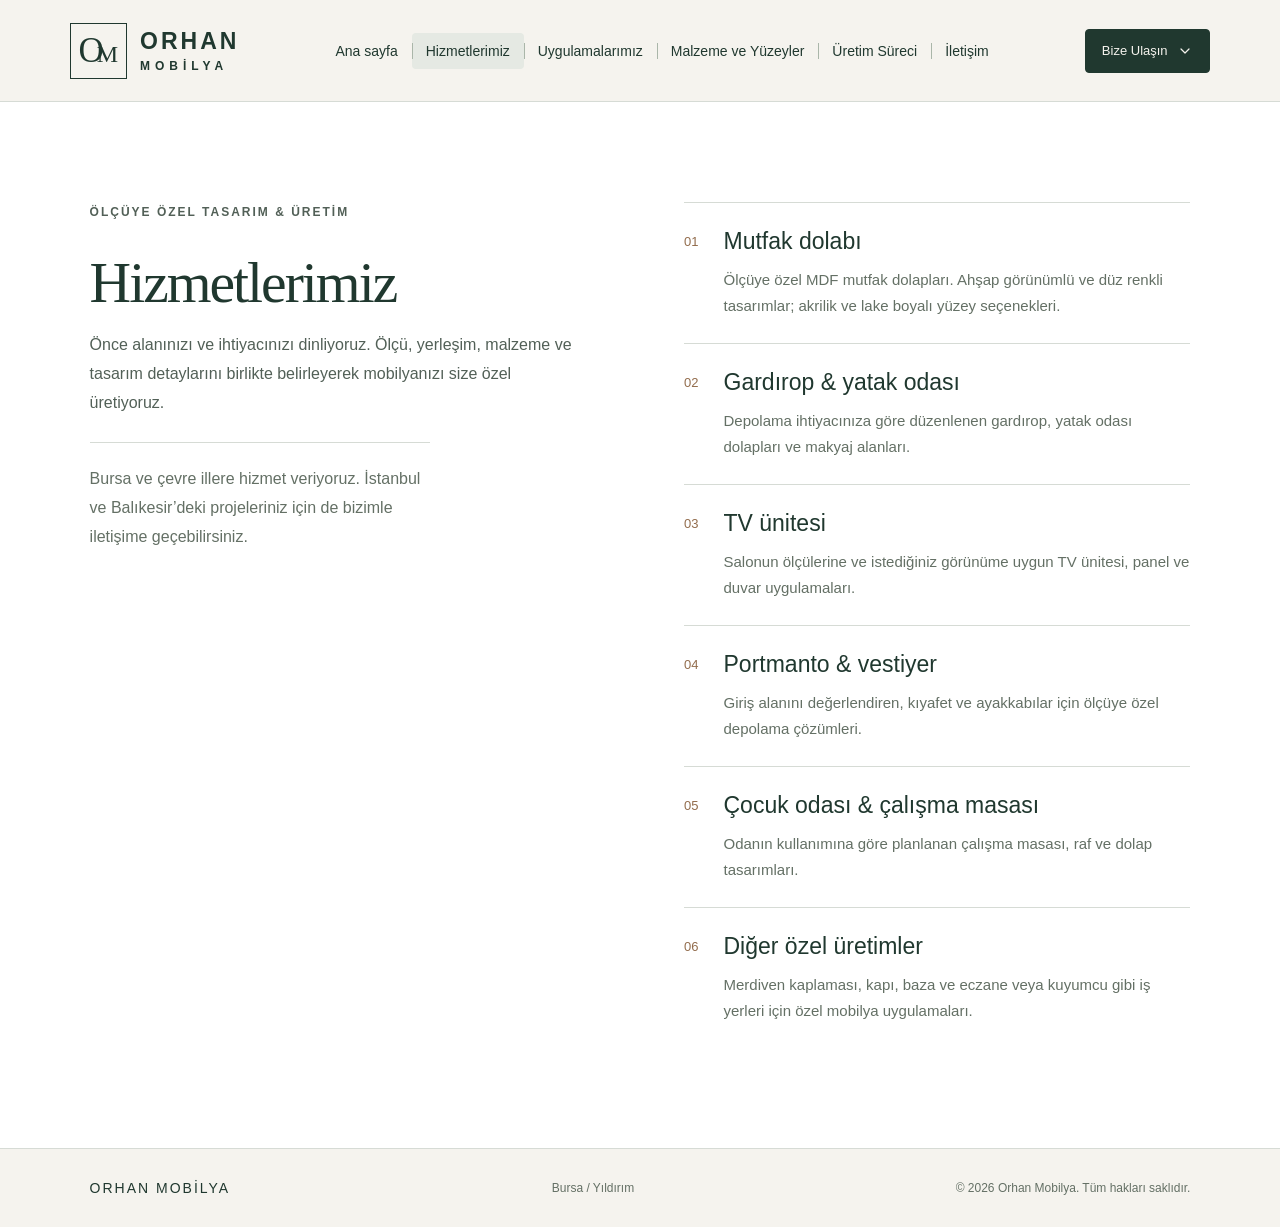
==== hizmetler/index.html @ 9d34bdc3 "Create static pages with accessible project gallery and licensed material illustration" ====
<!doctype html>
<html lang="tr">
<head>
<meta charset="UTF-8">
<meta name="viewport" content="width=device-width,initial-scale=1">
<title>Hizmetlerimiz | Ölçüye Özel Mobilya · Orhan Mobilya</title>
<meta name="description" content="Bursa ve çevre illerde ölçüye özel mutfak dolabı, gardırop, TV ünitesi, portmanto ve çalışma masası tasarımı, üretimi ve montajı.">
<link rel="canonical" href="https://orhan-mobilya-bursa.netlify.app/hizmetler/">
<link rel="icon" href="/assets/favicon.svg" type="image/svg+xml">
<link rel="stylesheet" href="/style.css">
<script src="/script.js" defer></script>
</head>
<body>
<a class="skip-link" href="#main-content">İçeriğe geç</a>
<header><a class="brand" href="/" aria-label="Orhan Mobilya ana sayfa"><span class="brand-mark">O<span>M</span></span><span>ORHAN<small>MOBİLYA</small></span></a><button class="menu-toggle" type="button" aria-controls="menu-panel" aria-expanded="false" aria-label="Menüyü aç" hidden><svg width="22" height="22" viewBox="0 0 24 24" fill="none" stroke="currentColor" stroke-width="1.6" stroke-linecap="round" aria-hidden="true"><path d="M4 6h16M4 12h16M4 18h16"/></svg></button><div id="menu-panel"><nav id="main-menu" aria-label="Ana menü"><a href="/">Ana sayfa</a><a href="/hizmetler/" aria-current="page">Hizmetlerimiz</a><a href="/uygulamalar/">Uygulamalarımız</a><a href="/malzemeler/">Malzeme ve Yüzeyler</a><a href="/uretim-sureci/">Üretim Süreci</a><a href="/iletisim/">İletişim</a></nav>
<details class="header-reach"><summary class="header-contact">Bize Ulaşın<svg width="16" height="16" viewBox="0 0 24 24" fill="none" stroke="currentColor" stroke-width="1.8" stroke-linecap="round" stroke-linejoin="round" aria-hidden="true"><path d="m6 9 6 6 6-6"/></svg></summary><div class="reach-options"><a href="tel:+905327612215"><span>Telefon ile arayın</span><strong>+90 532 761 22 15</strong></a><a href="https://wa.me/905327612215" target="_blank" rel="noopener noreferrer"><span>WhatsApp’tan yazın</span><small>Mesaj gönderin ↗</small></a></div></details></div></header>
<main id="main-content"><section id="hizmetler" class="services section"><div class="section-heading"><p class="eyebrow">ÖLÇÜYE ÖZEL TASARIM & ÜRETİM</p><h1 class="page-title">Hizmetlerimiz</h1><p>Önce alanınızı ve ihtiyacınızı dinliyoruz. Ölçü, yerleşim, malzeme ve tasarım detaylarını birlikte belirleyerek mobilyanızı size özel üretiyoruz.</p><p class="service-region">Bursa ve çevre illere hizmet veriyoruz. İstanbul ve Balıkesir’deki projeleriniz için de bizimle iletişime geçebilirsiniz.</p></div><div class="service-list"><article><span>01</span><div><h3>Mutfak dolabı</h3><p>Ölçüye özel MDF mutfak dolapları. Ahşap görünümlü ve düz renkli tasarımlar; akrilik ve lake boyalı yüzey seçenekleri.</p></div></article>
<article><span>02</span><div><h3>Gardırop & yatak odası</h3><p>Depolama ihtiyacınıza göre düzenlenen gardırop, yatak odası dolapları ve makyaj alanları.</p></div></article>
<article><span>03</span><div><h3>TV ünitesi</h3><p>Salonun ölçülerine ve istediğiniz görünüme uygun TV ünitesi, panel ve duvar uygulamaları.</p></div></article>
<article><span>04</span><div><h3>Portmanto & vestiyer</h3><p>Giriş alanını değerlendiren, kıyafet ve ayakkabılar için ölçüye özel depolama çözümleri.</p></div></article>
<article><span>05</span><div><h3>Çocuk odası & çalışma masası</h3><p>Odanın kullanımına göre planlanan çalışma masası, raf ve dolap tasarımları.</p></div></article>
<article><span>06</span><div><h3>Diğer özel üretimler</h3><p>Merdiven kaplaması, kapı, baza ve eczane veya kuyumcu gibi iş yerleri için özel mobilya uygulamaları.</p></div></article></div></section></main>
<footer><a class="footer-brand" href="/">ORHAN MOBİLYA</a><span>Bursa / Yıldırım</span><span class="copyright">© 2026 Orhan Mobilya. Tüm hakları saklıdır.</span></footer>

</body>
</html>
---- style.css ----
:root{--ink:#20382f;--paper:#f5f3ee;--copper:#926c4c;--line:#d6dbd5}*{box-sizing:border-box}html{scroll-behavior:smooth;scroll-padding-top:95px}body{margin:0;background:var(--paper);color:var(--ink);font-family:Arial,Helvetica,sans-serif;font-size:16px}a{color:inherit;text-decoration:none}button{font:inherit}header{height:102px;padding:0 5.5%;display:flex;align-items:center;justify-content:space-between;border-bottom:1px solid var(--line);gap:24px}.brand{display:flex;align-items:center;gap:13px;letter-spacing:3px;font-weight:700;font-size:23px}.brand small{display:block;font-size:12px;letter-spacing:5px;margin-top:4px}.brand-mark{border:1px solid var(--ink);font-family:Georgia,serif;font-size:35px;letter-spacing:-7px;padding:7px 15px 7px 7px;font-weight:400}.brand-mark span{font-size:24px}nav{display:flex;gap:30px;font-size:14px}.header-contact{font-size:14px;border-bottom:1px solid var(--ink);padding-bottom:7px}.hero{display:grid;grid-template-columns:1fr 1fr;min-height:680px}.hero-copy{padding:72px 9% 30px 11%;display:flex;flex-direction:column;align-items:flex-start}.eyebrow{font-size:12px;letter-spacing:2px;line-height:1.6;font-weight:600;margin:0 0 27px}h1,h2{font-family:Georgia,'Times New Roman',serif;font-weight:400;margin:0;letter-spacing:-2px}h1{font-size:clamp(54px,5.7vw,86px);line-height:1.06}h1 em{font-weight:400;color:var(--copper)}.intro{font-size:17px;line-height:1.8;max-width:370px;margin:27px 0 30px;color:#526057}.button{display:inline-block;padding:17px 25px;font-size:14px}.dark{background:var(--ink);color:#fff}.button:hover{background:#355444}.hero-bottom{display:flex;gap:30px;border-top:1px solid var(--line);width:100%;margin-top:auto;padding-top:25px;font-size:11px;letter-spacing:1.4px}.hero-photo{position:relative;min-height:680px;overflow:hidden}.hero-photo img{width:100%;height:100%;position:absolute;object-fit:cover;object-position:center 47%}.photo-label{position:absolute;bottom:25px;left:30px;right:30px;background:#f5f3eef0;padding:20px 25px;display:flex;justify-content:space-between;gap:15px;align-items:center;font-family:Georgia,serif;font-size:20px}.photo-label small{font:10px Arial;letter-spacing:1px}.section{padding:100px 7%}h2{font-size:clamp(38px,4.5vw,60px);line-height:1.1}h3{font-weight:400;font-size:23px;margin:0 0 12px}.services{display:grid;grid-template-columns:1fr 1fr;gap:8%;background:#fff}.section-heading>p:last-child{max-width:340px;line-height:1.8;color:#647065;margin-top:25px}.service-list article{display:flex;gap:25px;padding:25px 0;border-top:1px solid var(--line)}.service-list article>span{color:var(--copper);font-size:13px;padding-top:6px}.service-list p{font-size:15px;line-height:1.7;color:#647065;margin:0}.projects-head{display:flex;justify-content:space-between;align-items:end;margin-bottom:45px}.projects-head>p{line-height:1.8;color:#647065}.gallery{display:grid;grid-template-columns:1.08fr 1fr;gap:35px}.project{padding:0;border:0;text-align:left;background:none;color:inherit;cursor:zoom-in;width:100%}.image-wrap{position:relative;overflow:hidden;height:270px}.image-wrap img{width:100%;height:100%;object-fit:cover;display:block;transition:transform .5s}.project:hover img{transform:scale(1.035)}.tall .image-wrap{height:680px}.image-wrap>span{position:absolute;right:15px;bottom:15px;padding:10px 13px;background:#f5f3eee8;font-size:12px}.caption{padding:20px 0 22px}.caption h3{font-family:Georgia,serif;font-size:25px}.caption p{font-size:14px;color:#647065;margin:0}.gallery-stack{display:grid;gap:12px}.process{background:var(--ink);color:#f5f3ee}.process .eyebrow{color:#cbb79e}.steps{display:grid;grid-template-columns:repeat(4,1fr);gap:35px;margin-top:55px}.steps article{border-top:1px solid #718077;padding-top:25px}.steps span{font-size:11px;letter-spacing:1.5px;color:#cbb79e}.steps h3{font-size:20px;margin:25px 0 13px}.steps p{font-size:15px;line-height:1.8;color:#c9d1ca}.contact{display:grid;grid-template-columns:1.4fr 1fr;gap:10%}.contact>div>p:last-child{line-height:1.8;color:#647065;margin-top:25px}.contact aside{border-left:1px solid var(--line);padding:20px 0 0 45px;align-self:center}.location-label{font-size:11px;letter-spacing:2px;color:var(--copper)}.contact h3{font:32px Georgia,serif;margin-top:20px}.contact aside p{line-height:1.8;color:#647065}.contact-note{font-size:14px;line-height:1.8;margin-top:25px;padding-top:22px;border-top:1px solid var(--line)}footer{padding:28px 7%;border-top:1px solid var(--line);display:flex;justify-content:space-between;gap:20px;font-size:12px;color:#647065}.footer-brand{letter-spacing:2px;color:var(--ink);font-size:14px}dialog{border:0;background:var(--paper);padding:25px;max-width:90vw;max-height:92vh}dialog::backdrop{background:#10251ded}dialog img{display:block;max-width:80vw;max-height:73vh;object-fit:contain}dialog h2{font-size:23px;letter-spacing:0;margin-top:20px}.close{position:absolute;right:30px;top:30px;width:40px;height:40px;background:var(--paper);border:0;font-size:30px;cursor:pointer}a:focus-visible,button:focus-visible{outline:3px solid #bd8351;outline-offset:5px}@media(max-width:1000px){header{padding:0 5%;height:90px}nav{gap:18px}.hero-copy{padding:55px 8%}.hero{min-height:610px}.hero-photo{min-height:610px}.photo-label{flex-direction:column;align-items:start}.steps{grid-template-columns:1fr 1fr}.tall .image-wrap{height:640px}}@media(max-width:700px){header{height:82px}.brand{font-size:18px}.brand small{font-size:10px}.brand-mark{font-size:28px}nav{display:none}.header-contact{font-size:12px}.hero{grid-template-columns:1fr}.hero-copy{padding:45px 7% 30px}.eyebrow{font-size:11px;margin-bottom:22px}h1{font-size:58px}.intro{font-size:16px;max-width:100%}.hero-bottom{margin-top:35px}.hero-photo{min-height:460px}.photo-label{left:20px;right:20px;bottom:20px;flex-direction:row;font-size:17px}.photo-label small{font-size:9px}.section{padding:65px 7%}.services{grid-template-columns:1fr;gap:30px}h2{font-size:43px}.projects-head{display:block}.projects-head>p{margin-top:22px}.gallery{grid-template-columns:1fr;gap:20px}.tall .image-wrap{height:500px}.image-wrap{height:280px}.steps{gap:25px;grid-template-columns:1fr}.steps h3{margin-top:17px}.contact{grid-template-columns:1fr;gap:30px}.contact aside{padding:25px 0 0;border-left:0;border-top:1px solid var(--line)}footer{flex-direction:column;gap:15px}dialog{padding:15px}dialog img{max-width:82vw}.close{top:20px;right:20px}}@media(prefers-reduced-motion:reduce){html{scroll-behavior:auto}*{transition:none!important}}

/* Updated project gallery, materials and contact */
.hero-actions,.contact-actions{display:flex;gap:12px;flex-wrap:wrap}.outline{border:1px solid var(--ink)}.outline:hover{background:#e5e9e3}.hero-actions .button{padding:16px 20px}.real-gallery{grid-template-columns:repeat(3,minmax(0,1fr));gap:35px 25px}.real-gallery .image-wrap{height:310px}.real-gallery .project{align-self:start}.real-gallery .caption p{line-height:1.7}.materials{background:#e8ece6}.material-grid{display:grid;grid-template-columns:repeat(3,1fr);gap:35px}.material-grid article{border-top:1px solid #aab6a9;padding-top:25px}.material-grid article>span{font-size:13px;color:var(--copper)}.material-grid h3{font-family:Georgia,serif;font-size:30px;margin-top:20px}.material-grid p{font-size:16px;line-height:1.8;color:#526057}.contact address{font-style:normal;font-size:16px;line-height:1.9;color:#526057}.phone-link{display:block;font-size:23px;margin-top:25px}.map-link{display:inline-block;margin-top:22px;padding-bottom:5px;border-bottom:1px solid var(--ink);font-size:15px}@media(max-width:1100px){nav{gap:17px}.header-contact{font-size:12px}.real-gallery{grid-template-columns:repeat(2,minmax(0,1fr))}}@media(max-width:700px){.real-gallery,.material-grid{grid-template-columns:1fr}.real-gallery .image-wrap{height:350px}.real-gallery{gap:25px}.material-grid{gap:25px}.hero-actions .button{font-size:14px}.contact-actions{gap:10px}.phone-link{font-size:22px}}

.service-region{border-top:1px solid var(--line);padding-top:22px}.real-gallery .image-wrap{height:360px}.real-gallery .project:nth-child(4) img{object-position:50% 62%}@media(max-width:700px){.real-gallery .image-wrap{height:380px}}

/* Responsive navigation and photo viewer */
#menu-panel{display:contents}
#main-menu{gap:0}
#main-menu a{position:relative;padding:10px 14px;border-radius:4px;transition:background-color .2s,color .2s,transform .2s}
#main-menu a+a::before{content:"";position:absolute;left:0;top:50%;width:1px;height:16px;background:#aab6a9;transform:translateY(-50%);pointer-events:none}
#main-menu a:hover,#main-menu a:focus-visible{background:#e5e9e3;color:#355444;transform:translateY(-2px)}
.menu-toggle{display:none;border:1px solid var(--ink);background:transparent;color:var(--ink);padding:10px 14px;cursor:pointer;min-height:44px}
.menu-toggle[hidden]{display:none}
.photo-open{overflow:hidden}
dialog img{max-width:100%;height:auto}
dialog h2{overflow-wrap:anywhere}
.hero-copy,.section-heading,.service-list,.contact>div,.contact aside{min-width:0}
@media(max-width:1000px){
 header{height:auto;min-height:90px;flex-wrap:wrap;gap:12px;padding-top:16px;padding-bottom:16px}
 .brand{margin-right:auto}
 .menu-toggle:not([hidden]){display:block}
 #main-menu{order:4;display:flex;flex-basis:100%;flex-wrap:wrap;gap:8px;padding-top:12px;border-top:1px solid var(--line)}
 header:has(.menu-toggle:not([hidden])) #main-menu:not(.is-open){display:none}
 #main-menu a{padding:12px 14px;min-height:44px;border:1px solid var(--line)}
 #main-menu a+a::before{display:none}
}
@media(max-width:700px){
 header{min-height:82px}
 h1{font-size:clamp(46px,8.3vw,58px)}
 h2{font-size:clamp(35px,7vw,43px)}
 .hero-bottom{flex-wrap:wrap;gap:12px 24px}
 .photo-label{flex-wrap:wrap;padding:16px 20px}
 .header-contact{padding:10px 0;min-height:44px}
 dialog{max-width:90vw;max-height:92dvh}
 dialog img{max-height:70dvh}
 .close{width:44px;height:44px}
}
@media(max-width:380px){header{gap:8px}.header-contact{order:3;flex-basis:100%;border-bottom:0}}

/* Header contact button */
.header-reach{position:relative;flex-shrink:0}
.header-contact{list-style:none;cursor:pointer}
.header-contact::-webkit-details-marker{display:none}
.header-reach[open] .header-contact svg{transform:rotate(180deg)}
.reach-options{position:absolute;right:0;top:calc(100% + 10px);z-index:10;width:250px;max-width:calc(100vw - 32px);padding:8px;border:1px solid var(--line);border-radius:6px;background:var(--paper);box-shadow:0 8px 24px #20382f24}
.reach-options a{display:flex;flex-direction:column;gap:6px;padding:14px;border-radius:4px;font-size:14px;transition:background-color .2s}
.reach-options a+a{border-top:1px solid var(--line)}
.reach-options a:hover,.reach-options a:focus-visible{background:#e5e9e3}
.reach-options strong{font-size:16px;font-weight:500}
.reach-options small{color:#526057;font-size:12px}
@media(max-width:700px){.header-reach{order:3;flex-basis:100%;display:flex;justify-content:flex-end}.header-reach .header-contact{flex-basis:auto}.reach-options{top:calc(100% + 8px)}}
.header-contact{display:inline-flex;align-items:center;justify-content:center;gap:9px;min-height:44px;padding:12px 16px;border:1px solid var(--ink);border-radius:4px;background:var(--ink);color:var(--paper);font-size:13px;font-weight:500;white-space:nowrap;transition:background-color .2s,border-color .2s,box-shadow .2s,transform .2s}
.header-contact svg{flex-shrink:0}
.header-contact:hover,.header-contact:focus-visible{background:#355444;border-color:#355444;box-shadow:0 3px 10px #20382f20;transform:translateY(-2px)}
@media(min-width:1001px) and (max-width:1250px){header{height:auto;flex-wrap:wrap;padding-top:18px;padding-bottom:18px;gap:16px}.brand{margin-right:auto}#main-menu{order:3;flex-basis:100%;justify-content:center}}

/* Compact mobile header and contact panel */
#malzemeler .projects-head>p{color:#59665b}
#malzemeler .material-grid article>span,#iletisim .location-label{color:#805d40}
.real-gallery .image-wrap{height:auto;aspect-ratio:var(--photo-ratio)}
.image-wrap picture{display:block;width:100%;height:100%}
summary:focus-visible{outline:3px solid #bd8351;outline-offset:3px}
footer{align-items:center;line-height:1.6}
.copyright{font-size:12px;letter-spacing:0}
@media(max-width:1000px){
 header{min-height:76px;padding:14px 5%;gap:0 16px;align-items:center}
 .brand{flex-shrink:0}
 .menu-toggle:not([hidden]){display:flex;align-items:center;justify-content:center;width:44px;height:44px;padding:0;border:0;border-radius:3px;background:transparent}
 .menu-toggle:hover,.menu-toggle[aria-expanded="true"]{background:#e5e9e3}
 #menu-panel{display:block;flex-basis:100%;min-width:0;margin-top:12px;padding:8px 0 0;border-top:1px solid var(--line)}
 header:has(.menu-toggle:not([hidden])) #menu-panel:not(.is-open){display:none}
 header:has(.menu-toggle:not([hidden])) #main-menu:not(.is-open),#main-menu{display:flex;flex-direction:column;flex-wrap:nowrap;gap:0;padding:0;border:0}
 #main-menu a{padding:12px 8px;border:0;border-radius:3px;font-size:14px;min-height:44px}
 #main-menu a:hover,#main-menu a:focus-visible{transform:none}
 .header-reach{display:block;margin-top:6px;padding-top:6px;border-top:1px solid var(--line)}
 .header-reach .header-contact{display:flex;justify-content:space-between;width:100%;min-height:44px;padding:12px 8px;border:0;border-radius:3px;background:transparent;color:var(--ink);font-size:14px}
 .header-contact:hover,.header-contact:focus-visible{background:#e5e9e3;box-shadow:none;transform:none}
 .reach-options{position:static;width:100%;max-width:none;margin:0;padding:0 8px 8px;border:0;border-radius:0;background:transparent;box-shadow:none}
 .reach-options a{padding:12px 8px;overflow-wrap:anywhere}
 .reach-options a+a{border-top:0}
}
@media(max-width:700px){
 header{padding:12px 5%;min-height:70px}
 .brand{gap:10px}
 footer{align-items:flex-start;gap:8px;padding:24px 7%}
 .copyright{max-width:100%;text-wrap:balance}
 .contact-actions .button{padding:12px 16px}
}

/* Shared page layout and navigation */
body{min-height:100vh;display:flex;flex-direction:column}
main{flex:1;min-width:0}
html{scroll-padding-top:24px}
#main-menu a[aria-current="page"]{color:var(--ink);background:#e5e9e3}
.page-title{font-size:clamp(40px,4.5vw,64px);line-height:1.12;max-width:720px}
.section-heading>p,.contact>div>p{line-height:1.8;color:#526057;max-width:500px}
.skip-link{position:absolute;top:8px;left:8px;z-index:30;padding:12px;background:var(--ink);color:white;transform:translateY(-150%)}
.skip-link:focus{transform:none}
.sr-only{position:absolute;width:1px;height:1px;padding:0;margin:-1px;overflow:hidden;clip:rect(0,0,0,0);white-space:nowrap;border:0}
.preview-intro{max-width:600px;line-height:1.8;color:#526057;margin:26px 0 0}
.preview-grid{display:grid;grid-template-columns:repeat(3,minmax(0,1fr));gap:40px 30px;margin-top:48px}
.preview-grid article{border-top:1px solid var(--line);padding-top:24px}
.preview-grid .eyebrow{font-size:11px;color:#805d40;margin-bottom:18px}
.preview-grid h3{font-family:Georgia,serif;font-size:28px;line-height:1.2}
.preview-grid article>p:not(.eyebrow){font-size:15px;line-height:1.8;color:#526057}
.text-link{display:inline-block;border-bottom:1px solid var(--ink);padding:8px 0;font-size:14px;color:var(--ink)}
.text-link:hover{color:#805d40}
.category-title{font:12px Arial,Helvetica,sans-serif;letter-spacing:1.6px;text-transform:uppercase;margin:0 0 16px;color:#805d40}
.project-card{min-width:0}
.material-grid h2{font:30px Georgia,serif;letter-spacing:0;margin:18px 0 12px}
.material-grid .material-kind{font-size:11px;letter-spacing:1.5px;color:#59665b;margin:0 0 20px}
.material-type{aspect-ratio:4/3;background:#dce2d8;border:1px solid #c2ccc0;display:flex;flex-direction:column;justify-content:center;gap:16px;padding:24px;color:var(--ink)}
.material-type span,.material-type small{font-size:11px;letter-spacing:1px;line-height:1.5}
.material-type strong{font:clamp(32px,4vw,48px) Georgia,serif;font-weight:400}
.material-figure{margin:0}
.material-figure picture{display:block;aspect-ratio:4/3;background:#dce2d8}
.material-figure img{display:block;width:100%;height:100%;object-fit:contain}
.material-figure figcaption{font-size:12px;line-height:1.7;color:#526057;margin-top:12px}
.material-figure a{text-decoration:underline;text-underline-offset:3px}
.material-note{font-size:15px;line-height:1.8;color:#526057;margin:36px 0 0;max-width:780px}

/* Lightweight, manually operated opening gallery */
.hero-gallery{min-width:0;position:relative;background:#e8ece6;align-self:stretch}
.hero-track{display:flex;height:600px;overflow-x:auto;overflow-y:hidden;scroll-snap-type:x mandatory;scrollbar-width:none;overscroll-behavior-x:contain}
.hero-track::-webkit-scrollbar{display:none}
.hero-track:focus-visible{outline:3px solid #805d40;outline-offset:-3px}
.hero-slide{flex:0 0 100%;min-width:0;margin:0;display:flex;flex-direction:column;scroll-snap-align:start;scroll-snap-stop:always}
.hero-slide picture{display:block;flex:1;min-height:0;padding:20px 24px 0}
.hero-slide img{display:block;width:100%;height:100%;object-fit:contain;object-position:center}
.hero-slide figcaption{flex-shrink:0;min-height:72px;padding:16px 24px 8px;display:flex;flex-direction:column;gap:8px;text-align:center;font:18px Georgia,serif;color:var(--ink)}
.hero-slide figcaption small{font:10px Arial,Helvetica,sans-serif;letter-spacing:1.4px;text-transform:uppercase;color:#526057}
.gallery-controls{min-height:80px;display:flex;justify-content:center;align-items:center;gap:20px;padding:12px 20px}
.gallery-controls[hidden]{display:none}
.gallery-arrow{width:44px;height:44px;border:1px solid #aab6a9;background:transparent;color:var(--ink);font-size:23px;border-radius:50%;cursor:pointer}
.gallery-arrow:hover{background:#dce2d8}
.gallery-dots{display:flex;gap:0}
.gallery-dot{border:0;position:relative;width:32px;height:44px;padding:0;background:transparent;cursor:pointer}
.gallery-dot::after{content:"";position:absolute;left:12px;top:18px;width:8px;height:8px;border:1px solid #59665b;border-radius:50%}
.gallery-dot[aria-current="true"]::after{background:var(--ink);border-color:var(--ink)}
@media(max-width:1100px){.preview-grid{grid-template-columns:repeat(2,minmax(0,1fr))}}
@media(max-width:1000px){.hero-track{height:530px}}
@media(max-width:700px){
 .page-title{font-size:clamp(35px,8vw,43px);letter-spacing:-1px}
 .preview-grid{grid-template-columns:1fr;gap:28px;margin-top:32px}
 .preview-grid h3{font-size:26px}
 .hero-track{height:440px}
 .hero-slide picture{padding:16px 16px 0}
 .hero-slide figcaption{font-size:16px;padding:16px 16px 8px}
 .gallery-controls{min-height:64px;padding:8px 16px}
 .projects-head{margin-bottom:30px}
 .real-gallery{gap:32px}
 .caption{padding:16px 0 0}
 .caption h3{font-size:23px}
 .material-grid{gap:32px}
 .material-type{max-height:300px}
}
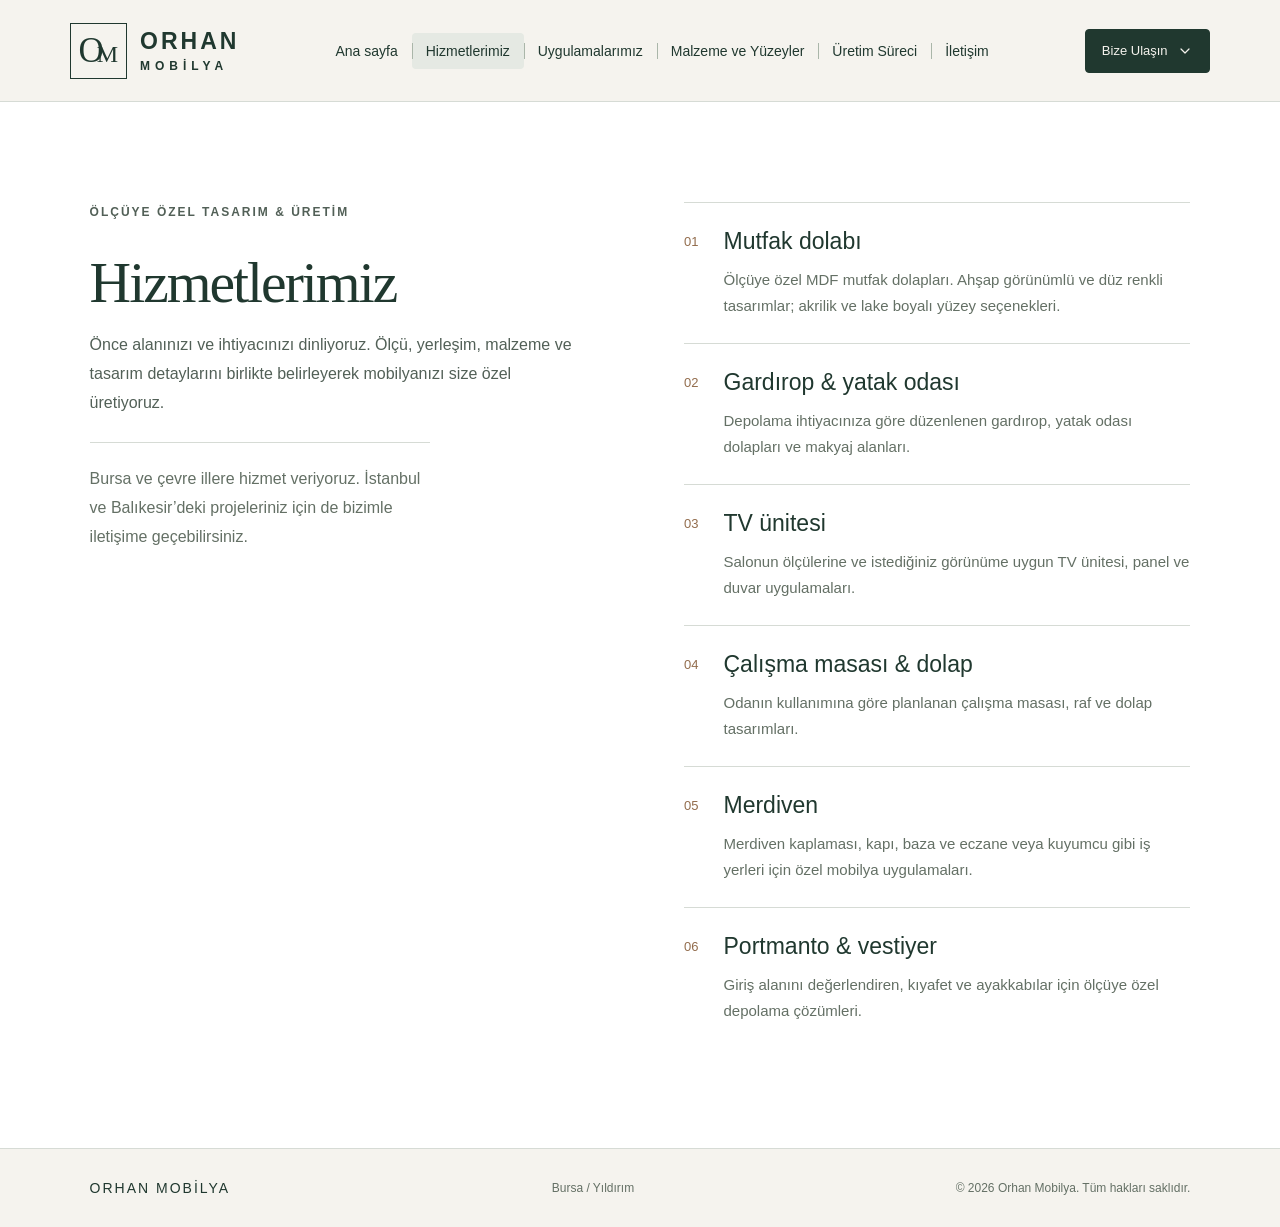
==== commit cc4a9fdf: "Simplify gallery controls and reorder service cards" ====
--- a/hizmetler/index.html
+++ b/hizmetler/index.html
@@ -5,7 +5,8 @@
 <meta name="viewport" content="width=device-width,initial-scale=1">
 <title>Hizmetlerimiz | Ölçüye Özel Mobilya · Orhan Mobilya</title>
 <meta name="description" content="Bursa ve çevre illerde ölçüye özel mutfak dolabı, gardırop, TV ünitesi, portmanto ve çalışma masası tasarımı, üretimi ve montajı.">
-<link rel="canonical" href="https://orhan-mobilya-bursa.netlify.app/hizmetler/">
+<link rel="canonical" href="https://www.orhanmobilyabursa.com/hizmetler/">
+<meta property="og:url" content="https://www.orhanmobilyabursa.com/hizmetler/">
 <link rel="icon" href="/assets/favicon.svg" type="image/svg+xml">
 <link rel="stylesheet" href="/style.css">
 <script src="/script.js" defer></script>
@@ -17,9 +18,9 @@
 <main id="main-content"><section id="hizmetler" class="services section"><div class="section-heading"><p class="eyebrow">ÖLÇÜYE ÖZEL TASARIM & ÜRETİM</p><h1 class="page-title">Hizmetlerimiz</h1><p>Önce alanınızı ve ihtiyacınızı dinliyoruz. Ölçü, yerleşim, malzeme ve tasarım detaylarını birlikte belirleyerek mobilyanızı size özel üretiyoruz.</p><p class="service-region">Bursa ve çevre illere hizmet veriyoruz. İstanbul ve Balıkesir’deki projeleriniz için de bizimle iletişime geçebilirsiniz.</p></div><div class="service-list"><article><span>01</span><div><h3>Mutfak dolabı</h3><p>Ölçüye özel MDF mutfak dolapları. Ahşap görünümlü ve düz renkli tasarımlar; akrilik ve lake boyalı yüzey seçenekleri.</p></div></article>
 <article><span>02</span><div><h3>Gardırop & yatak odası</h3><p>Depolama ihtiyacınıza göre düzenlenen gardırop, yatak odası dolapları ve makyaj alanları.</p></div></article>
 <article><span>03</span><div><h3>TV ünitesi</h3><p>Salonun ölçülerine ve istediğiniz görünüme uygun TV ünitesi, panel ve duvar uygulamaları.</p></div></article>
-<article><span>04</span><div><h3>Portmanto & vestiyer</h3><p>Giriş alanını değerlendiren, kıyafet ve ayakkabılar için ölçüye özel depolama çözümleri.</p></div></article>
-<article><span>05</span><div><h3>Çocuk odası & çalışma masası</h3><p>Odanın kullanımına göre planlanan çalışma masası, raf ve dolap tasarımları.</p></div></article>
-<article><span>06</span><div><h3>Diğer özel üretimler</h3><p>Merdiven kaplaması, kapı, baza ve eczane veya kuyumcu gibi iş yerleri için özel mobilya uygulamaları.</p></div></article></div></section></main>
+<article><span>04</span><div><h3>Çalışma masası & dolap</h3><p>Odanın kullanımına göre planlanan çalışma masası, raf ve dolap tasarımları.</p></div></article>
+<article><span>05</span><div><h3>Merdiven</h3><p>Merdiven kaplaması, kapı, baza ve eczane veya kuyumcu gibi iş yerleri için özel mobilya uygulamaları.</p></div></article>
+<article><span>06</span><div><h3>Portmanto & vestiyer</h3><p>Giriş alanını değerlendiren, kıyafet ve ayakkabılar için ölçüye özel depolama çözümleri.</p></div></article></div></section></main>
 <footer><a class="footer-brand" href="/">ORHAN MOBİLYA</a><span>Bursa / Yıldırım</span><span class="copyright">© 2026 Orhan Mobilya. Tüm hakları saklıdır.</span></footer>
 
 </body>
--- a/style.css
+++ b/style.css
@@ -99,60 +99,51 @@
 .skip-link{position:absolute;top:8px;left:8px;z-index:30;padding:12px;background:var(--ink);color:white;transform:translateY(-150%)}
 .skip-link:focus{transform:none}
 .sr-only{position:absolute;width:1px;height:1px;padding:0;margin:-1px;overflow:hidden;clip:rect(0,0,0,0);white-space:nowrap;border:0}
-.preview-intro{max-width:600px;line-height:1.8;color:#526057;margin:26px 0 0}
-.preview-grid{display:grid;grid-template-columns:repeat(3,minmax(0,1fr));gap:40px 30px;margin-top:48px}
-.preview-grid article{border-top:1px solid var(--line);padding-top:24px}
-.preview-grid .eyebrow{font-size:11px;color:#805d40;margin-bottom:18px}
-.preview-grid h3{font-family:Georgia,serif;font-size:28px;line-height:1.2}
-.preview-grid article>p:not(.eyebrow){font-size:15px;line-height:1.8;color:#526057}
 .text-link{display:inline-block;border-bottom:1px solid var(--ink);padding:8px 0;font-size:14px;color:var(--ink)}
 .text-link:hover{color:#805d40}
-.category-title{font:12px Arial,Helvetica,sans-serif;letter-spacing:1.6px;text-transform:uppercase;margin:0 0 16px;color:#805d40}
-.project-card{min-width:0}
-.material-grid h2{font:30px Georgia,serif;letter-spacing:0;margin:18px 0 12px}
-.material-grid .material-kind{font-size:11px;letter-spacing:1.5px;color:#59665b;margin:0 0 20px}
-.material-type{aspect-ratio:4/3;background:#dce2d8;border:1px solid #c2ccc0;display:flex;flex-direction:column;justify-content:center;gap:16px;padding:24px;color:var(--ink)}
-.material-type span,.material-type small{font-size:11px;letter-spacing:1px;line-height:1.5}
-.material-type strong{font:clamp(32px,4vw,48px) Georgia,serif;font-weight:400}
-.material-figure{margin:0}
-.material-figure picture{display:block;aspect-ratio:4/3;background:#dce2d8}
-.material-figure img{display:block;width:100%;height:100%;object-fit:contain}
-.material-figure figcaption{font-size:12px;line-height:1.7;color:#526057;margin-top:12px}
-.material-figure a{text-decoration:underline;text-underline-offset:3px}
-.material-note{font-size:15px;line-height:1.8;color:#526057;margin:36px 0 0;max-width:780px}
-
-/* Lightweight, manually operated opening gallery */
-.hero-gallery{min-width:0;position:relative;background:#e8ece6;align-self:stretch}
-.hero-track{display:flex;height:600px;overflow-x:auto;overflow-y:hidden;scroll-snap-type:x mandatory;scrollbar-width:none;overscroll-behavior-x:contain}
+/* Opening gallery integrated into the original photo area */
+.hero-gallery{min-width:0;position:relative;min-height:680px;overflow:hidden;background:#e8ece6}
+.hero-track{position:absolute;inset:0;display:flex;height:100%;overflow-x:auto;overflow-y:hidden;scroll-snap-type:x mandatory;scrollbar-width:none;overscroll-behavior-x:contain}
 .hero-track::-webkit-scrollbar{display:none}
 .hero-track:focus-visible{outline:3px solid #805d40;outline-offset:-3px}
-.hero-slide{flex:0 0 100%;min-width:0;margin:0;display:flex;flex-direction:column;scroll-snap-align:start;scroll-snap-stop:always}
-.hero-slide picture{display:block;flex:1;min-height:0;padding:20px 24px 0}
-.hero-slide img{display:block;width:100%;height:100%;object-fit:contain;object-position:center}
-.hero-slide figcaption{flex-shrink:0;min-height:72px;padding:16px 24px 8px;display:flex;flex-direction:column;gap:8px;text-align:center;font:18px Georgia,serif;color:var(--ink)}
-.hero-slide figcaption small{font:10px Arial,Helvetica,sans-serif;letter-spacing:1.4px;text-transform:uppercase;color:#526057}
-.gallery-controls{min-height:80px;display:flex;justify-content:center;align-items:center;gap:20px;padding:12px 20px}
+.hero-slide{flex:0 0 100%;min-width:0;margin:0;position:relative;scroll-snap-align:start;scroll-snap-stop:always}
+.hero-slide picture{position:absolute;inset:0;display:block}
+.hero-slide img{display:block;width:100%;height:100%;object-fit:cover;object-position:center 47%}
+.hero-slide:nth-child(2) img{object-position:50% 42%}
+.hero-slide figcaption{position:absolute;bottom:56px;left:30px;right:30px;background:#f5f3eef0;padding:20px 25px;display:flex;justify-content:space-between;gap:15px;align-items:center;font:20px Georgia,serif;color:var(--ink)}
+.hero-slide figcaption small{font:10px Arial,Helvetica,sans-serif;letter-spacing:1px;text-transform:uppercase}
+.gallery-controls{position:absolute;inset:0;pointer-events:none}
 .gallery-controls[hidden]{display:none}
-.gallery-arrow{width:44px;height:44px;border:1px solid #aab6a9;background:transparent;color:var(--ink);font-size:23px;border-radius:50%;cursor:pointer}
-.gallery-arrow:hover{background:#dce2d8}
-.gallery-dots{display:flex;gap:0}
-.gallery-dot{border:0;position:relative;width:32px;height:44px;padding:0;background:transparent;cursor:pointer}
-.gallery-dot::after{content:"";position:absolute;left:12px;top:18px;width:8px;height:8px;border:1px solid #59665b;border-radius:50%}
-.gallery-dot[aria-current="true"]::after{background:var(--ink);border-color:var(--ink)}
-@media(max-width:1100px){.preview-grid{grid-template-columns:repeat(2,minmax(0,1fr))}}
-@media(max-width:1000px){.hero-track{height:530px}}
+.gallery-arrow{position:absolute;top:50%;margin-top:-22px;width:44px;height:44px;padding:0;border:0;background:transparent;color:#ffffffc7;display:grid;place-items:center;filter:drop-shadow(0 1px 2px #000b);cursor:pointer;pointer-events:auto}
+.gallery-arrow svg{width:22px;height:22px}
+.gallery-arrow[data-direction="-1"]{left:16px}
+.gallery-arrow[data-direction="1"]{right:16px}
+.gallery-arrow:hover{color:#fff}
+.gallery-dots{position:absolute;bottom:8px;left:50%;transform:translateX(-50%);display:flex;pointer-events:auto}
+.gallery-dot{border:0;position:relative;width:44px;height:44px;padding:0;background:transparent;cursor:pointer}
+.gallery-dot::after{content:"";position:absolute;left:50%;top:50%;transform:translate(-50%,-50%);width:5px;height:5px;background:#ffffff80;border-radius:50%;box-shadow:0 1px 3px #000b}
+.gallery-dot[aria-current="true"]::after{width:7px;height:7px;background:#fff}
+.gallery-arrow:focus-visible,.gallery-dot:focus-visible{outline:2px solid #fff;outline-offset:-4px;box-shadow:inset 0 0 0 2px #23362a;border-radius:4px}
+.real-gallery .image-wrap{height:auto;aspect-ratio:5/4}
+.project-card{min-width:0}
+.real-gallery .caption h3{font-size:25px;line-height:1.25}
+.real-gallery .caption p{font-size:15px;line-height:1.7}
+dialog img{width:auto;height:auto;max-width:80vw;max-height:73dvh}
+@media(max-width:1000px){
+ .hero-gallery{min-height:610px}
+ .hero-slide figcaption{flex-direction:column;align-items:flex-start}
+}
 @media(max-width:700px){
  .page-title{font-size:clamp(35px,8vw,43px);letter-spacing:-1px}
- .preview-grid{grid-template-columns:1fr;gap:28px;margin-top:32px}
- .preview-grid h3{font-size:26px}
- .hero-track{height:440px}
- .hero-slide picture{padding:16px 16px 0}
- .hero-slide figcaption{font-size:16px;padding:16px 16px 8px}
- .gallery-controls{min-height:64px;padding:8px 16px}
- .projects-head{margin-bottom:30px}
- .real-gallery{gap:32px}
- .caption{padding:16px 0 0}
- .caption h3{font-size:23px}
- .material-grid{gap:32px}
- .material-type{max-height:300px}
+ .hero-gallery{min-height:460px}
+ .hero-slide figcaption{bottom:52px;left:20px;right:20px;padding:16px 20px;font-size:17px;gap:8px}
+ .hero-slide figcaption small{font-size:10px}
+ .gallery-arrow[data-direction="-1"]{left:10px}
+ .gallery-arrow[data-direction="1"]{right:10px}
+ .real-gallery{gap:28px}
+ .real-gallery .image-wrap{aspect-ratio:1/1}
+ .real-gallery .caption{padding:16px 0 0}
+ .real-gallery .caption h3{font-size:24px}
+ .real-gallery .caption p{font-size:15px}
+ dialog img{max-height:70dvh}
 }
